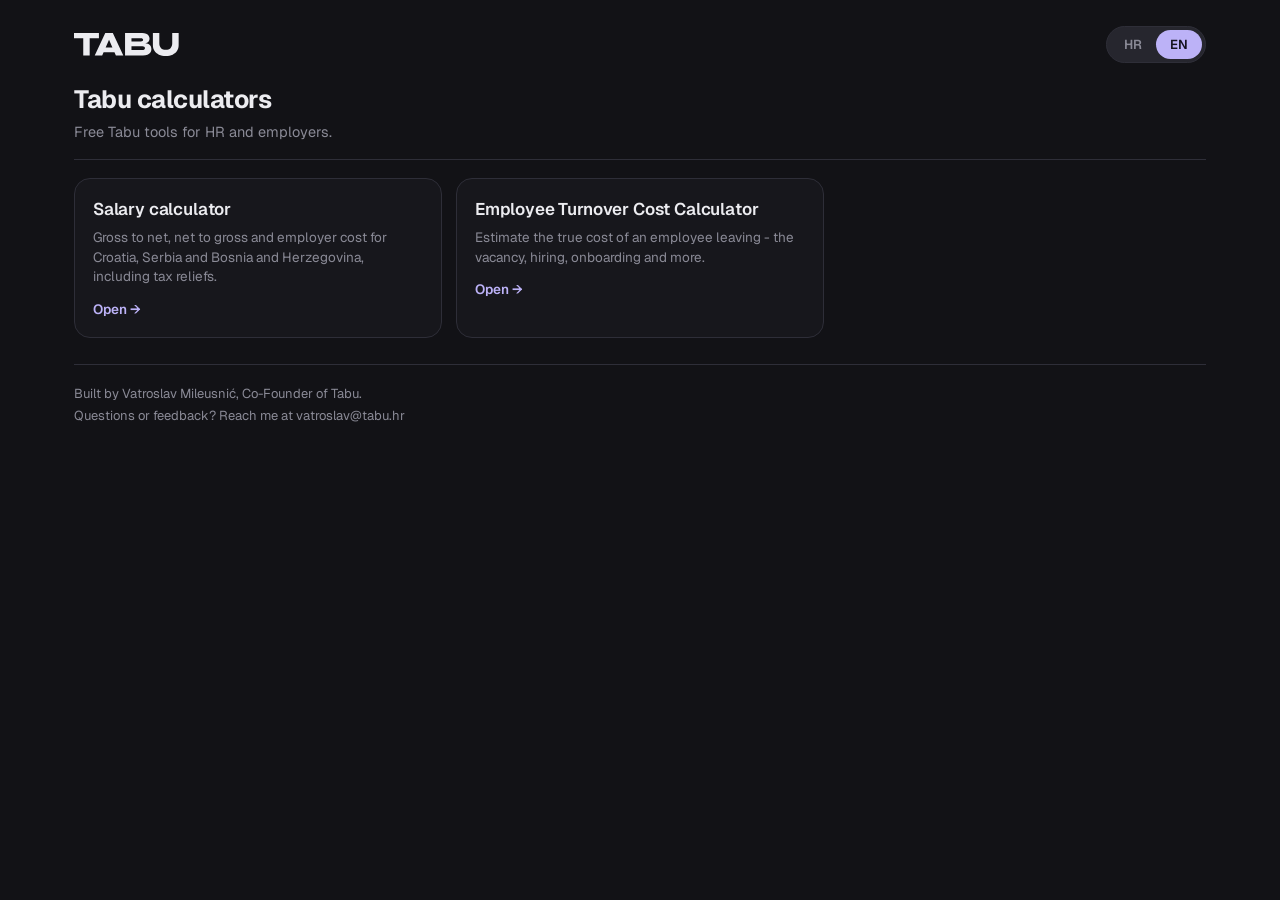
==== index.html @ 407c2a65 "Wording: "Srbiju, te Bosnu i Hercegovinu" Co-Authored-By: Claude Opus 5.5 <noreply@anthropic.com>" ====
<!DOCTYPE html>
<html lang="hr">
<head>
<meta charset="UTF-8">
<meta name="viewport" content="width=device-width, initial-scale=1.0">
<title>Tabu kalkulatori</title>
<meta name="description" content="Besplatni alati Tabua za HR i poslodavce: kalkulator plaće bruto-neto i kalkulator troška odlaska zaposlenika.">
<link rel="canonical" href="https://kalkulator.tabu.hr/">
<meta property="og:type" content="website">
<meta property="og:site_name" content="Tabu">
<meta property="og:url" content="https://kalkulator.tabu.hr/">
<meta property="og:title" content="Tabu kalkulatori">
<meta property="og:description" content="Besplatni alati Tabua za HR i poslodavce.">
<meta name="twitter:card" content="summary">
<link rel="icon" type="image/png" href="https://cdn.prod.website-files.com/6596bfc5feee70a92dbebd66/65b93e90533795492dddde50_Tabu%20Favicon%20(1).png">
<link rel="apple-touch-icon" href="https://cdn.prod.website-files.com/6596bfc5feee70a92dbebd66/65b93e972f8a8eb254344232_Tabu%20Favicon.png">
<script async src="https://plausible.io/js/pa-XqHFUt1YAuA5CX0Bw_nm7.js"></script>
<script>
  window.plausible=window.plausible||function(){(plausible.q=plausible.q||[]).push(arguments)},plausible.init=plausible.init||function(i){plausible.o=i||{}};
  plausible.init()
</script>
<link rel="preconnect" href="https://fonts.googleapis.com">
<link rel="preconnect" href="https://fonts.gstatic.com" crossorigin>
<link href="https://fonts.googleapis.com/css2?family=Geist:wght@400;500;600;700&family=Geist+Mono:wght@500;600&display=swap" rel="stylesheet">
<style>
  :root{
    /* Brand accents */
    --lavender:#BCB2F7;
    --lime:#E0FE90;
    --salmon:#FF9883;
    --ink:#15131F;
    /* Background - cool near-black ramp */
    --bg:#121216;
    --surface:#17171C;
    --surface-2:#26262E;
    /* Borders */
    --border:#2E2E38;
    --border-subtle:#1E1E25;
    /* Text */
    --text:#ECECF0;
    --muted:#8A8A96;
    --text-subtle:#6C6C78;
    /* Semantic (status) */
    --success:#54CE88;
    --radius:16px;
  }
  *{box-sizing:border-box;margin:0;padding:0}
  html{scroll-behavior:smooth}
  body{
    font-family:'Geist',system-ui,-apple-system,'Segoe UI',Arial,sans-serif;
    background:var(--bg);
    color:var(--text);
    line-height:1.5;
    -webkit-font-smoothing:antialiased;
    padding:0 0 36px;
  }
  .wrap{max-width:1180px;margin:0 auto;padding:0 24px}

  /* Header */
  header{
    display:flex;align-items:center;justify-content:space-between;gap:16px;
    padding:26px 0 10px;flex-wrap:wrap;
  }
  .brand{display:flex;align-items:center;gap:11px}
  .brand .logo{
    display:inline-flex;align-items:center;
    color:var(--text);text-decoration:none;transition:.15s;
  }
  .brand .logo:hover{color:var(--lavender)}
  .logo-svg{height:23px;width:auto;display:block}
  .lang-toggle{display:inline-flex;background:var(--surface-2);border:1px solid var(--border);border-radius:999px;padding:3px}
  .lang-toggle button{
    font-family:inherit;font-size:13px;font-weight:600;cursor:pointer;
    border:0;background:transparent;color:var(--muted);
    padding:6px 14px;border-radius:999px;transition:.15s;
  }
  .lang-toggle button.active{background:var(--lavender);color:var(--ink)}

  /* Hero */
  .hero{padding:12px 0 16px;border-bottom:1px solid var(--border);margin-bottom:18px}
  .hero h1{font-size:25px;font-weight:700;letter-spacing:-.02em;line-height:1.15}
  .hero p{color:var(--muted);margin-top:7px;font-size:14.5px;text-wrap:pretty}

  
  .tools{display:grid;grid-template-columns:repeat(auto-fill,minmax(300px,1fr));gap:14px;margin-top:6px}
  .tool{
    display:block;text-decoration:none;color:var(--text);
    background:var(--surface);border:1px solid var(--border);border-radius:var(--radius);
    padding:18px 18px 16px;transition:.15s;
  }
  .tool:hover{border-color:var(--lavender);background:var(--surface-2)}
  .tool h2{font-size:17px;font-weight:600;letter-spacing:-.01em}
  .tool p{color:var(--muted);font-size:13.5px;margin-top:6px;line-height:1.45}
  .tool .go{display:inline-block;margin-top:12px;color:var(--lavender);font-size:13.5px;font-weight:600}

  footer{
    margin-top:26px;padding-top:18px;border-top:1px solid var(--border);
    color:var(--muted);font-size:13px;line-height:1.7;
  }
</style>
</head>
<body>
<div class="wrap">
  <header>
    <div class="brand">
      <a class="logo" href="https://www.tabu.hr" target="_blank" rel="noopener" aria-label="Tabu">
        <svg class="logo-svg" viewBox="0 0 3277 720" fill="none" xmlns="http://www.w3.org/2000/svg" role="img" aria-label="Tabu">
          <path d="M289.493 165.865L4.84394e-05 165.865L6.29397e-05 0L780.314 6.82172e-05L780.314 165.865L490.822 165.865L490.822 701.634L289.493 701.634L289.493 165.865Z" fill="currentColor"/>
          <path d="M903.392 455.47L1290.26 455.47L1290.26 605.538L903.392 605.538L903.392 455.47ZM1544.22 701.634L1311.31 701.634L1096.83 210.622L882.338 701.634L649.428 701.634L978.397 2.87594e-05L1215.25 4.94661e-05L1544.22 701.634Z" fill="currentColor"/>
          <path d="M1598.04 0L2137.55 4.71654e-05C2184.92 5.13067e-05 2224.4 6.58195 2258.61 21.0622C2292.82 35.5425 2319.14 56.6047 2337.56 84.2488C2355.98 110.576 2365.2 142.17 2365.2 179.029C2365.2 214.571 2353.35 246.164 2330.98 271.176C2307.3 297.503 2274.4 314.616 2233.61 323.831C2292.82 326.464 2338.88 343.577 2371.78 376.487C2405.99 409.396 2423.09 454.153 2423.09 508.125C2423.09 548.933 2412.57 583.159 2391.51 612.12C2370.46 641.08 2340.19 663.459 2299.4 677.939C2259.93 693.736 2213.87 701.634 2159.92 701.634L1598.04 701.634L1598.04 0ZM2141.5 534.453C2166.5 534.453 2186.24 529.187 2199.4 518.656C2213.87 506.809 2220.45 492.329 2220.45 473.899C2220.45 454.153 2213.87 439.673 2199.4 429.142C2186.24 417.294 2166.5 412.029 2141.5 412.029L1799.37 412.029L1799.37 534.453L2141.5 534.453ZM2094.13 263.277C2115.18 263.277 2132.29 258.012 2145.44 248.797C2157.29 239.582 2163.87 226.418 2163.87 210.622C2163.87 196.142 2157.29 185.611 2145.44 177.712C2132.29 169.814 2115.18 165.865 2094.13 165.865L1799.37 165.865L1799.37 263.277L2094.13 263.277Z" fill="currentColor"/>
          <path d="M2873.8 719.947C2790.9 719.947 2719.85 706.783 2658 677.822C2597.47 650.178 2551.41 610.687 2518.52 558.031C2485.62 505.376 2469.83 456.785 2469.83 385.701L2469.83 0L2671.16 1.76007e-05L2671.16 322.838C2671.16 387.341 2689.58 437.363 2725.11 474.222C2761.95 509.764 2810.64 528.194 2873.8 528.194C2935.65 528.194 2985.65 509.764 3021.18 474.222C3056.71 437.363 3075.13 387.341 3075.13 322.838L3075.13 5.29172e-05L3276.46 7.05179e-05L3276.46 385.701C3276.46 456.786 3260.67 505.376 3227.77 558.031C3196.19 610.687 3148.82 650.178 3088.29 677.822C3027.76 706.783 2955.39 719.947 2873.8 719.947Z" fill="currentColor"/>
        </svg>
      </a>
    </div>
    <div class="lang-toggle" role="group" aria-label="Language">
      <button id="lang-hr" data-lang="hr" class="active">HR</button>
      <button id="lang-en" data-lang="en">EN</button>
    </div>
  </header>

  <div class="hero">
    <h1 data-i18n="title">Tabu kalkulatori</h1>
    <p data-i18n="subtitle">Besplatni alati Tabua za HR i poslodavce.</p>
  </div>

  <div class="tools">
    <a class="tool" data-href="/placa/" href="/placa/">
      <h2 data-i18n="placa_title">Kalkulator plaće</h2>
      <p data-i18n="placa_desc">Bruto u neto, neto u bruto i trošak poslodavca za Hrvatsku, Srbiju, te Bosnu i Hercegovinu, s poreznim olakšicama.</p>
      <span class="go" data-i18n="open">Otvori →</span>
    </a>
    <a class="tool" data-href="/turnover/" href="/turnover/">
      <h2 data-i18n="turnover_title">Kalkulator troška odlaska zaposlenika</h2>
      <p data-i18n="turnover_desc">Procijeni stvarni trošak odlaska zaposlenika - prazna pozicija, zapošljavanje, onboarding i ostalo.</p>
      <span class="go" data-i18n="open">Otvori →</span>
    </a>
  </div>

  <footer>
    <div data-i18n="footer_author">Izradio Vatroslav Mileusnić, suosnivač Tabua.</div>
    <div data-i18n="footer_contact">Pitanja ili povratne informacije? Piši mi na vatroslav@tabu.hr</div>
  </footer>
</div>

<script>
const I18N = {
  hr: {
    doc_title: 'Tabu kalkulatori',
    title: 'Tabu kalkulatori',
    subtitle: 'Besplatni alati Tabua za HR i poslodavce.',
    placa_title: 'Kalkulator plaće',
    placa_desc: 'Bruto u neto, neto u bruto i trošak poslodavca za Hrvatsku, Srbiju, te Bosnu i Hercegovinu, s poreznim olakšicama.',
    turnover_title: 'Kalkulator troška odlaska zaposlenika',
    turnover_desc: 'Procijeni stvarni trošak odlaska zaposlenika - prazna pozicija, zapošljavanje, onboarding i ostalo.',
    open: 'Otvori →',
    footer_author: 'Izradio Vatroslav Mileusnić, suosnivač Tabua.',
    footer_contact: 'Pitanja ili povratne informacije? Piši mi na vatroslav@tabu.hr',
  },
  en: {
    doc_title: 'Tabu calculators',
    title: 'Tabu calculators',
    subtitle: 'Free Tabu tools for HR and employers.',
    placa_title: 'Salary calculator',
    placa_desc: 'Gross to net, net to gross and employer cost for Croatia, Serbia and Bosnia and Herzegovina, including tax reliefs.',
    turnover_title: 'Employee Turnover Cost Calculator',
    turnover_desc: 'Estimate the true cost of an employee leaving - the vacancy, hiring, onboarding and more.',
    open: 'Open →',
    footer_author: 'Built by Vatroslav Mileusnić, Co-Founder of Tabu.',
    footer_contact: 'Questions or feedback? Reach me at vatroslav@tabu.hr',
  },
};

// Language: ?lang=hr|en, else browser language (Croatian, Serbian, Bosnian -> HR; Montenegro and anything else -> EN)
function initialLang(){
  const p = new URLSearchParams(location.search).get('lang');
  if(p==='hr' || p==='en') return p;
  const parts = (navigator.language||'').toLowerCase().split('-');
  return ['hr','sr','bs','sh'].includes(parts[0]) && !parts.includes('me') ? 'hr' : 'en';
}
let lang = initialLang();

function applyLang(){
  const t = I18N[lang];
  document.documentElement.lang = lang;
  document.title = t.doc_title;
  document.querySelectorAll('[data-i18n]').forEach(el => { el.textContent = t[el.dataset.i18n]; });
  // Links keep the chosen language only when it was picked explicitly
  const explicit = new URLSearchParams(location.search).get('lang');
  document.querySelectorAll('.tool').forEach(a => {
    a.href = a.dataset.href + (explicit ? '?lang=' + explicit : '');
  });
  document.getElementById('lang-en').classList.toggle('active', lang==='en');
  document.getElementById('lang-hr').classList.toggle('active', lang==='hr');
}

document.querySelectorAll('.lang-toggle button').forEach(b => {
  b.addEventListener('click', () => {
    lang = b.dataset.lang;
    const u = new URL(location.href); u.searchParams.set('lang', lang);
    history.replaceState(null, '', u);
    applyLang();
  });
});

applyLang();
</script>
</body>
</html>
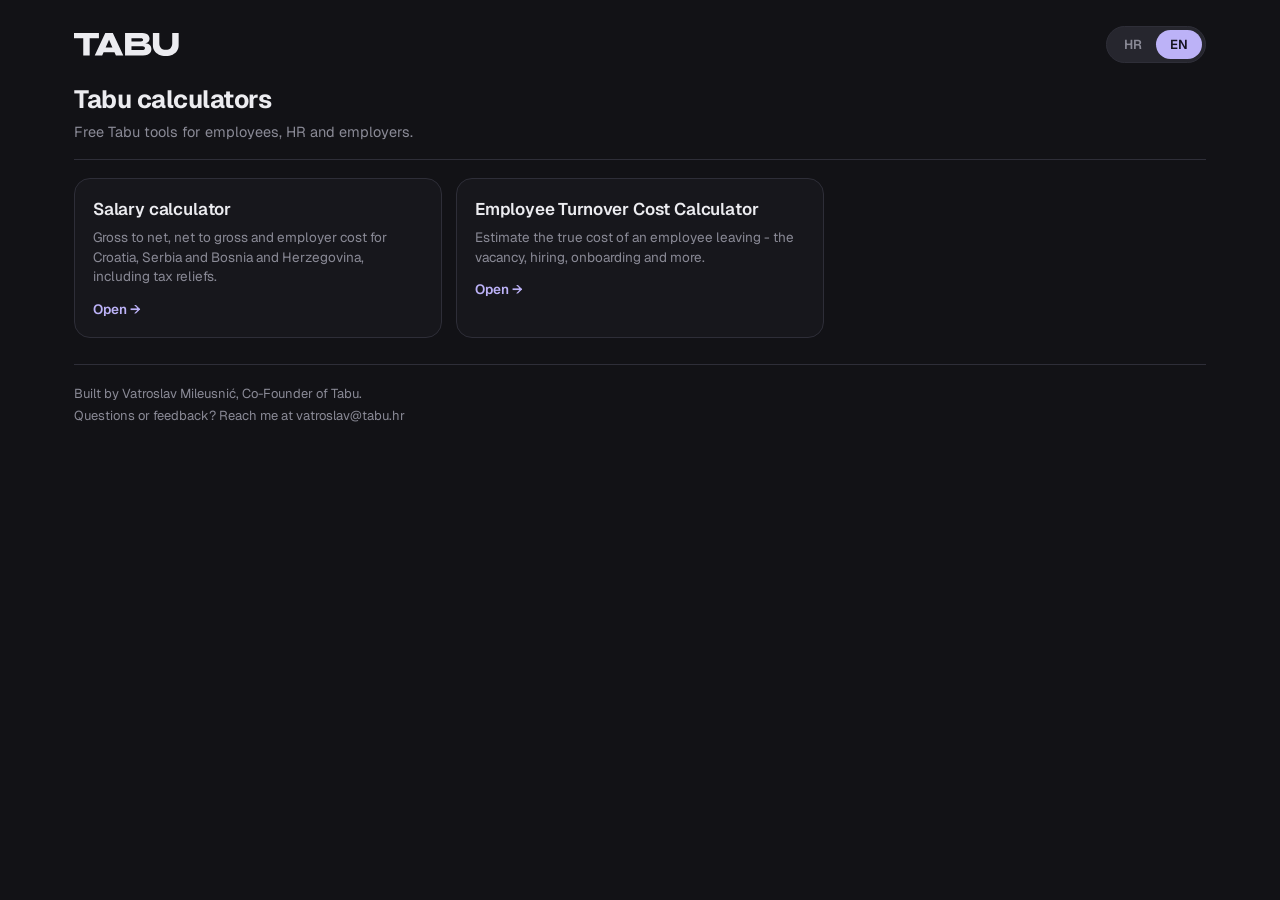
==== commit 9b3904f9: "Home page tagline includes employees Co-Authored-By: Claude Opus 5.5 <noreply@anthropic.com>" ====
--- a/index.html
+++ b/index.html
@@ -4,13 +4,13 @@
 <meta charset="UTF-8">
 <meta name="viewport" content="width=device-width, initial-scale=1.0">
 <title>Tabu kalkulatori</title>
-<meta name="description" content="Besplatni alati Tabua za HR i poslodavce: kalkulator plaće bruto-neto i kalkulator troška odlaska zaposlenika.">
+<meta name="description" content="Besplatni alati Tabua za radnike, HR i poslodavce: kalkulator plaće bruto-neto i kalkulator troška odlaska zaposlenika.">
 <link rel="canonical" href="https://kalkulator.tabu.hr/">
 <meta property="og:type" content="website">
 <meta property="og:site_name" content="Tabu">
 <meta property="og:url" content="https://kalkulator.tabu.hr/">
 <meta property="og:title" content="Tabu kalkulatori">
-<meta property="og:description" content="Besplatni alati Tabua za HR i poslodavce.">
+<meta property="og:description" content="Besplatni alati Tabua za radnike, HR i poslodavce.">
 <meta name="twitter:card" content="summary">
 <link rel="icon" type="image/png" href="https://cdn.prod.website-files.com/6596bfc5feee70a92dbebd66/65b93e90533795492dddde50_Tabu%20Favicon%20(1).png">
 <link rel="apple-touch-icon" href="https://cdn.prod.website-files.com/6596bfc5feee70a92dbebd66/65b93e972f8a8eb254344232_Tabu%20Favicon.png">
@@ -120,7 +120,7 @@
 
   <div class="hero">
     <h1 data-i18n="title">Tabu kalkulatori</h1>
-    <p data-i18n="subtitle">Besplatni alati Tabua za HR i poslodavce.</p>
+    <p data-i18n="subtitle">Besplatni alati Tabua za radnike, HR i poslodavce.</p>
   </div>
 
   <div class="tools">
@@ -147,7 +147,7 @@
   hr: {
     doc_title: 'Tabu kalkulatori',
     title: 'Tabu kalkulatori',
-    subtitle: 'Besplatni alati Tabua za HR i poslodavce.',
+    subtitle: 'Besplatni alati Tabua za radnike, HR i poslodavce.',
     placa_title: 'Kalkulator plaće',
     placa_desc: 'Bruto u neto, neto u bruto i trošak poslodavca za Hrvatsku, Srbiju, te Bosnu i Hercegovinu, s poreznim olakšicama.',
     turnover_title: 'Kalkulator troška odlaska zaposlenika',
@@ -159,7 +159,7 @@
   en: {
     doc_title: 'Tabu calculators',
     title: 'Tabu calculators',
-    subtitle: 'Free Tabu tools for HR and employers.',
+    subtitle: 'Free Tabu tools for employees, HR and employers.',
     placa_title: 'Salary calculator',
     placa_desc: 'Gross to net, net to gross and employer cost for Croatia, Serbia and Bosnia and Herzegovina, including tax reliefs.',
     turnover_title: 'Employee Turnover Cost Calculator',
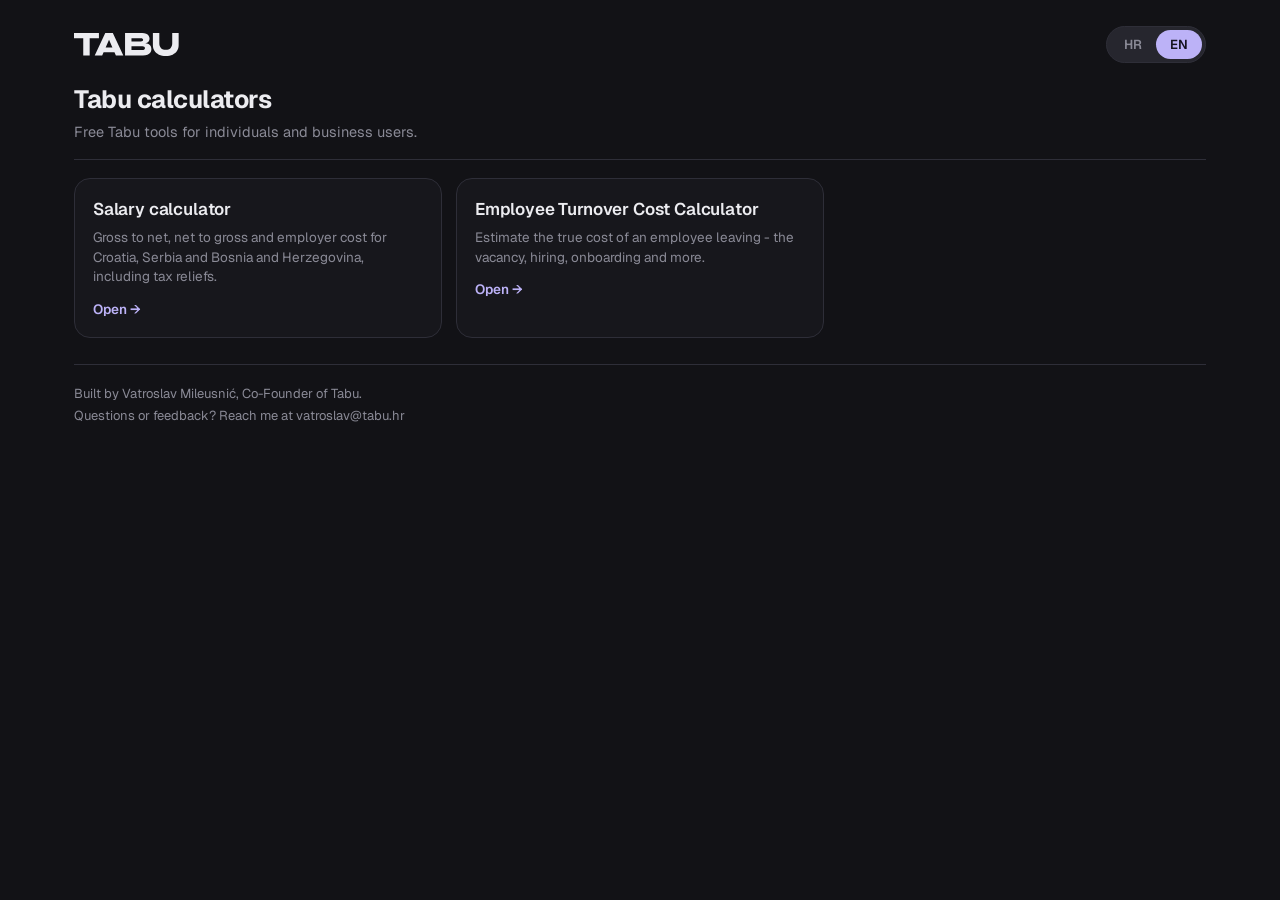
==== commit 882e94ea: "Home page tagline uses Tabu's audience names Co-Authored-By: Claude Opus 5.5 <noreply@anthropic.com>" ====
--- a/index.html
+++ b/index.html
@@ -4,13 +4,13 @@
 <meta charset="UTF-8">
 <meta name="viewport" content="width=device-width, initial-scale=1.0">
 <title>Tabu kalkulatori</title>
-<meta name="description" content="Besplatni alati Tabua za radnike, HR i poslodavce: kalkulator plaće bruto-neto i kalkulator troška odlaska zaposlenika.">
+<meta name="description" content="Besplatni alati Tabua za privatne i poslovne korisnike: kalkulator plaće bruto-neto i kalkulator troška odlaska zaposlenika.">
 <link rel="canonical" href="https://kalkulator.tabu.hr/">
 <meta property="og:type" content="website">
 <meta property="og:site_name" content="Tabu">
 <meta property="og:url" content="https://kalkulator.tabu.hr/">
 <meta property="og:title" content="Tabu kalkulatori">
-<meta property="og:description" content="Besplatni alati Tabua za radnike, HR i poslodavce.">
+<meta property="og:description" content="Besplatni alati Tabua za privatne i poslovne korisnike.">
 <meta name="twitter:card" content="summary">
 <link rel="icon" type="image/png" href="https://cdn.prod.website-files.com/6596bfc5feee70a92dbebd66/65b93e90533795492dddde50_Tabu%20Favicon%20(1).png">
 <link rel="apple-touch-icon" href="https://cdn.prod.website-files.com/6596bfc5feee70a92dbebd66/65b93e972f8a8eb254344232_Tabu%20Favicon.png">
@@ -120,7 +120,7 @@
 
   <div class="hero">
     <h1 data-i18n="title">Tabu kalkulatori</h1>
-    <p data-i18n="subtitle">Besplatni alati Tabua za radnike, HR i poslodavce.</p>
+    <p data-i18n="subtitle">Besplatni alati Tabua za privatne i poslovne korisnike.</p>
   </div>
 
   <div class="tools">
@@ -147,7 +147,7 @@
   hr: {
     doc_title: 'Tabu kalkulatori',
     title: 'Tabu kalkulatori',
-    subtitle: 'Besplatni alati Tabua za radnike, HR i poslodavce.',
+    subtitle: 'Besplatni alati Tabua za privatne i poslovne korisnike.',
     placa_title: 'Kalkulator plaće',
     placa_desc: 'Bruto u neto, neto u bruto i trošak poslodavca za Hrvatsku, Srbiju, te Bosnu i Hercegovinu, s poreznim olakšicama.',
     turnover_title: 'Kalkulator troška odlaska zaposlenika',
@@ -159,7 +159,7 @@
   en: {
     doc_title: 'Tabu calculators',
     title: 'Tabu calculators',
-    subtitle: 'Free Tabu tools for employees, HR and employers.',
+    subtitle: 'Free Tabu tools for individuals and business users.',
     placa_title: 'Salary calculator',
     placa_desc: 'Gross to net, net to gross and employer cost for Croatia, Serbia and Bosnia and Herzegovina, including tax reliefs.',
     turnover_title: 'Employee Turnover Cost Calculator',
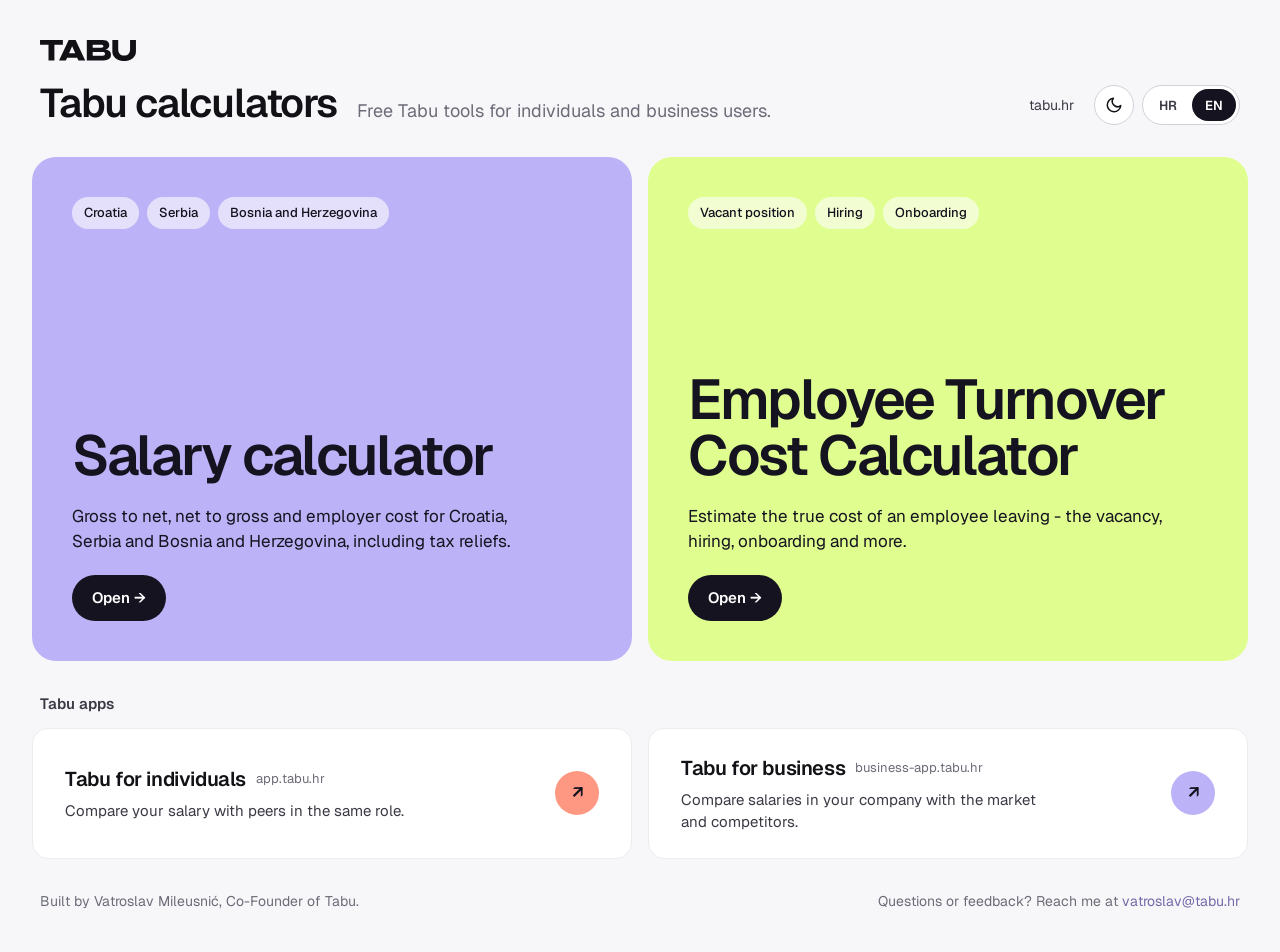
==== commit d1e37f46: "Redesign all pages: light theme with dark toggle, shared styles - Shared design tokens and component" ====
--- a/index.html
+++ b/index.html
@@ -14,6 +14,7 @@
 <meta name="twitter:card" content="summary">
 <link rel="icon" type="image/png" href="https://cdn.prod.website-files.com/6596bfc5feee70a92dbebd66/65b93e90533795492dddde50_Tabu%20Favicon%20(1).png">
 <link rel="apple-touch-icon" href="https://cdn.prod.website-files.com/6596bfc5feee70a92dbebd66/65b93e972f8a8eb254344232_Tabu%20Favicon.png">
+<script>(function(){var t;try{t=localStorage.getItem('tabu-theme')}catch(e){}if(t!=='light'&&t!=='dark')t=matchMedia('(prefers-color-scheme: dark)').matches?'dark':'light';document.documentElement.dataset.theme=t})()</script>
 <script async src="https://plausible.io/js/pa-XqHFUt1YAuA5CX0Bw_nm7.js"></script>
 <script>
   window.plausible=window.plausible||function(){(plausible.q=plausible.q||[]).push(arguments)},plausible.init=plausible.init||function(i){plausible.o=i||{}};
@@ -21,127 +22,143 @@
 </script>
 <link rel="preconnect" href="https://fonts.googleapis.com">
 <link rel="preconnect" href="https://fonts.gstatic.com" crossorigin>
-<link href="https://fonts.googleapis.com/css2?family=Geist:wght@400;500;600;700&family=Geist+Mono:wght@500;600&display=swap" rel="stylesheet">
+<link href="https://fonts.googleapis.com/css2?family=Geist:wght@400;500;600&display=swap" rel="stylesheet">
+<link rel="stylesheet" href="/assets/tabu.css">
 <style>
-  :root{
-    /* Brand accents */
-    --lavender:#BCB2F7;
-    --lime:#E0FE90;
-    --salmon:#FF9883;
-    --ink:#15131F;
-    /* Background - cool near-black ramp */
-    --bg:#121216;
-    --surface:#17171C;
-    --surface-2:#26262E;
-    /* Borders */
-    --border:#2E2E38;
-    --border-subtle:#1E1E25;
-    /* Text */
-    --text:#ECECF0;
-    --muted:#8A8A96;
-    --text-subtle:#6C6C78;
-    /* Semantic (status) */
-    --success:#54CE88;
-    --radius:16px;
-  }
-  *{box-sizing:border-box;margin:0;padding:0}
-  html{scroll-behavior:smooth}
-  body{
-    font-family:'Geist',system-ui,-apple-system,'Segoe UI',Arial,sans-serif;
-    background:var(--bg);
-    color:var(--text);
-    line-height:1.5;
-    -webkit-font-smoothing:antialiased;
-    padding:0 0 36px;
-  }
-  .wrap{max-width:1180px;margin:0 auto;padding:0 24px}
-
-  /* Header */
-  header{
-    display:flex;align-items:center;justify-content:space-between;gap:16px;
-    padding:26px 0 10px;flex-wrap:wrap;
-  }
-  .brand{display:flex;align-items:center;gap:11px}
-  .brand .logo{
-    display:inline-flex;align-items:center;
-    color:var(--text);text-decoration:none;transition:.15s;
-  }
-  .brand .logo:hover{color:var(--lavender)}
-  .logo-svg{height:23px;width:auto;display:block}
-  .lang-toggle{display:inline-flex;background:var(--surface-2);border:1px solid var(--border);border-radius:999px;padding:3px}
-  .lang-toggle button{
-    font-family:inherit;font-size:13px;font-weight:600;cursor:pointer;
-    border:0;background:transparent;color:var(--muted);
-    padding:6px 14px;border-radius:999px;transition:.15s;
-  }
-  .lang-toggle button.active{background:var(--lavender);color:var(--ink)}
-
-  /* Hero */
-  .hero{padding:12px 0 16px;border-bottom:1px solid var(--border);margin-bottom:18px}
-  .hero h1{font-size:25px;font-weight:700;letter-spacing:-.02em;line-height:1.15}
-  .hero p{color:var(--muted);margin-top:7px;font-size:14.5px;text-wrap:pretty}
-
-  
-  .tools{display:grid;grid-template-columns:repeat(auto-fill,minmax(300px,1fr));gap:14px;margin-top:6px}
+  .page--home{max-width:1440px;gap:32px;padding:clamp(16px,3vw,32px)}
+  .home-header{display:flex;flex-wrap:wrap;align-items:flex-end;justify-content:space-between;gap:20px 24px;padding:8px 8px 0}
+  .home-header__left{display:flex;flex-direction:column;gap:20px;min-width:0}
+  .home-header__title{display:flex;align-items:baseline;gap:8px 20px;flex-wrap:wrap}
+  .home-header__title h1{font-size:clamp(28px,4vw,40px);line-height:1.1;font-weight:600;letter-spacing:-.03em;text-wrap:balance}
+  .home-header__title p{font-size:clamp(15px,1.6vw,18px);line-height:1.5;color:var(--text-muted)}
+  .home-header__right{display:flex;align-items:center;gap:20px}
+  .home-header__right .site-link{font-size:14px;color:var(--text-secondary);text-decoration:none}
+  .home-header__right .site-link:hover{color:var(--text)}
+  .home-header__right .lang-toggle{margin-left:-12px}
+
+  .tools{display:grid;grid-template-columns:repeat(auto-fit,minmax(min(100%,440px),1fr));gap:16px}
   .tool{
-    display:block;text-decoration:none;color:var(--text);
-    background:var(--surface);border:1px solid var(--border);border-radius:var(--radius);
-    padding:18px 18px 16px;transition:.15s;
-  }
-  .tool:hover{border-color:var(--lavender);background:var(--surface-2)}
-  .tool h2{font-size:17px;font-weight:600;letter-spacing:-.01em}
-  .tool p{color:var(--muted);font-size:13.5px;margin-top:6px;line-height:1.45}
-  .tool .go{display:inline-block;margin-top:12px;color:var(--lavender);font-size:13.5px;font-weight:600}
-
-  footer{
-    margin-top:26px;padding-top:18px;border-top:1px solid var(--border);
-    color:var(--muted);font-size:13px;line-height:1.7;
-  }
+    display:flex;flex-direction:column;gap:20px;min-height:clamp(380px,56vh,560px);
+    padding:clamp(28px,3.4vw,40px);border-radius:24px;color:var(--ink);text-decoration:none;
+    transition:transform .2s;
+  }
+  .tool:hover{transform:translateY(-4px)}
+  .tool--placa{background:var(--primary)}
+  .tool--turnover{background:var(--lime)}
+  .tool__tags{display:flex;gap:8px;flex-wrap:wrap}
+  .tool__tags span{padding:6px 12px;border-radius:999px;background:rgba(255,255,255,.6);font-size:13px;font-weight:500}
+  .tool h2{margin-top:auto;font-size:clamp(38px,4.6vw,56px);line-height:1;font-weight:600;letter-spacing:-.035em;text-wrap:balance}
+  .tool p{font-size:17px;line-height:1.5;max-width:480px;text-wrap:pretty}
+  .tool .go{
+    align-self:flex-start;display:flex;align-items:center;gap:10px;min-height:44px;
+    padding:12px 20px;border-radius:999px;background:var(--ink);color:#fff;font-size:15px;font-weight:600;
+  }
+
+  .apps{display:flex;flex-direction:column;gap:12px}
+  .apps h2{padding:0 8px;font-size:15px;font-weight:600;color:var(--text-secondary)}
+  .apps__grid{display:grid;grid-template-columns:repeat(auto-fit,minmax(min(100%,440px),1fr));gap:16px}
+  .app{
+    display:flex;align-items:center;justify-content:space-between;gap:20px;
+    padding:24px clamp(20px,2.6vw,32px);border-radius:16px;
+    background:var(--bg-elevated);border:1px solid var(--border-subtle);color:var(--text);text-decoration:none;
+    transition:border-color .15s;
+  }
+  .app:hover{border-color:var(--border-strong)}
+  .app__text{display:flex;flex-direction:column;gap:6px;min-width:0}
+  .app__title{display:flex;align-items:center;gap:10px;flex-wrap:wrap}
+  .app__title strong{font-size:20px;font-weight:600;letter-spacing:-.02em}
+  .app__title small{font-size:13px;color:var(--text-muted)}
+  .app__desc{font-size:15px;line-height:1.5;color:var(--text-secondary);text-wrap:pretty}
+  .app__arrow{
+    flex:none;width:44px;height:44px;border-radius:999px;color:var(--ink);
+    display:flex;align-items:center;justify-content:center;font-size:18px;font-weight:600;
+  }
+  .app--private .app__arrow{background:var(--salmon)}
+  .app--business .app__arrow{background:var(--primary)}
+
+  .page--home .site-footer{border-top:0;padding:0 8px 8px}
 </style>
 </head>
 <body>
-<div class="wrap">
-  <header>
-    <div class="brand">
-      <a class="logo" href="https://www.tabu.hr" target="_blank" rel="noopener" aria-label="Tabu">
-        <svg class="logo-svg" viewBox="0 0 3277 720" fill="none" xmlns="http://www.w3.org/2000/svg" role="img" aria-label="Tabu">
+<div class="page page--home">
+  <header class="home-header">
+    <div class="home-header__left">
+      <a class="logo" href="https://www.tabu.hr" aria-label="Tabu">
+        <svg viewBox="0 0 3277 720" fill="none" xmlns="http://www.w3.org/2000/svg" role="img" aria-label="Tabu">
           <path d="M289.493 165.865L4.84394e-05 165.865L6.29397e-05 0L780.314 6.82172e-05L780.314 165.865L490.822 165.865L490.822 701.634L289.493 701.634L289.493 165.865Z" fill="currentColor"/>
           <path d="M903.392 455.47L1290.26 455.47L1290.26 605.538L903.392 605.538L903.392 455.47ZM1544.22 701.634L1311.31 701.634L1096.83 210.622L882.338 701.634L649.428 701.634L978.397 2.87594e-05L1215.25 4.94661e-05L1544.22 701.634Z" fill="currentColor"/>
           <path d="M1598.04 0L2137.55 4.71654e-05C2184.92 5.13067e-05 2224.4 6.58195 2258.61 21.0622C2292.82 35.5425 2319.14 56.6047 2337.56 84.2488C2355.98 110.576 2365.2 142.17 2365.2 179.029C2365.2 214.571 2353.35 246.164 2330.98 271.176C2307.3 297.503 2274.4 314.616 2233.61 323.831C2292.82 326.464 2338.88 343.577 2371.78 376.487C2405.99 409.396 2423.09 454.153 2423.09 508.125C2423.09 548.933 2412.57 583.159 2391.51 612.12C2370.46 641.08 2340.19 663.459 2299.4 677.939C2259.93 693.736 2213.87 701.634 2159.92 701.634L1598.04 701.634L1598.04 0ZM2141.5 534.453C2166.5 534.453 2186.24 529.187 2199.4 518.656C2213.87 506.809 2220.45 492.329 2220.45 473.899C2220.45 454.153 2213.87 439.673 2199.4 429.142C2186.24 417.294 2166.5 412.029 2141.5 412.029L1799.37 412.029L1799.37 534.453L2141.5 534.453ZM2094.13 263.277C2115.18 263.277 2132.29 258.012 2145.44 248.797C2157.29 239.582 2163.87 226.418 2163.87 210.622C2163.87 196.142 2157.29 185.611 2145.44 177.712C2132.29 169.814 2115.18 165.865 2094.13 165.865L1799.37 165.865L1799.37 263.277L2094.13 263.277Z" fill="currentColor"/>
           <path d="M2873.8 719.947C2790.9 719.947 2719.85 706.783 2658 677.822C2597.47 650.178 2551.41 610.687 2518.52 558.031C2485.62 505.376 2469.83 456.785 2469.83 385.701L2469.83 0L2671.16 1.76007e-05L2671.16 322.838C2671.16 387.341 2689.58 437.363 2725.11 474.222C2761.95 509.764 2810.64 528.194 2873.8 528.194C2935.65 528.194 2985.65 509.764 3021.18 474.222C3056.71 437.363 3075.13 387.341 3075.13 322.838L3075.13 5.29172e-05L3276.46 7.05179e-05L3276.46 385.701C3276.46 456.786 3260.67 505.376 3227.77 558.031C3196.19 610.687 3148.82 650.178 3088.29 677.822C3027.76 706.783 2955.39 719.947 2873.8 719.947Z" fill="currentColor"/>
         </svg>
       </a>
+      <div class="home-header__title">
+        <h1 data-i18n="title">Tabu kalkulatori</h1>
+        <p data-i18n="subtitle">Besplatni alati Tabua za privatne i poslovne korisnike.</p>
+      </div>
     </div>
-    <div class="lang-toggle" role="group" aria-label="Language">
-      <button id="lang-hr" data-lang="hr" class="active">HR</button>
-      <button id="lang-en" data-lang="en">EN</button>
+    <div class="home-header__right">
+      <a class="site-link" href="https://www.tabu.hr">tabu.hr</a>
+      <button class="theme-toggle" type="button">
+        <svg class="icon-moon" viewBox="0 0 24 24" aria-hidden="true"><path d="M21 12.8A9 9 0 1 1 11.2 3a7 7 0 0 0 9.8 9.8z"/></svg>
+        <svg class="icon-sun" viewBox="0 0 24 24" aria-hidden="true"><circle cx="12" cy="12" r="4"/><path d="M12 2v2M12 20v2M4.9 4.9l1.4 1.4M17.7 17.7l1.4 1.4M2 12h2M20 12h2M4.9 19.1l1.4-1.4M17.7 6.3l1.4-1.4"/></svg>
+      </button>
+      <div class="lang-toggle" role="group" aria-label="Language">
+        <button id="lang-hr" type="button" data-lang="hr" aria-pressed="true">HR</button>
+        <button id="lang-en" type="button" data-lang="en" aria-pressed="false">EN</button>
+      </div>
     </div>
   </header>
 
-  <div class="hero">
-    <h1 data-i18n="title">Tabu kalkulatori</h1>
-    <p data-i18n="subtitle">Besplatni alati Tabua za privatne i poslovne korisnike.</p>
-  </div>
-
-  <div class="tools">
-    <a class="tool" data-href="/placa/" href="/placa/">
+  <main class="tools">
+    <a class="tool tool--placa" data-href="/placa/" href="/placa/">
+      <div class="tool__tags">
+        <span data-i18n="placa_tag1">Hrvatska</span>
+        <span data-i18n="placa_tag2">Srbija</span>
+        <span data-i18n="placa_tag3">Bosna i Hercegovina</span>
+      </div>
       <h2 data-i18n="placa_title">Kalkulator plaće</h2>
       <p data-i18n="placa_desc">Bruto u neto, neto u bruto i trošak poslodavca za Hrvatsku, Srbiju, te Bosnu i Hercegovinu, s poreznim olakšicama.</p>
       <span class="go" data-i18n="open">Otvori →</span>
     </a>
-    <a class="tool" data-href="/turnover/" href="/turnover/">
+    <a class="tool tool--turnover" data-href="/turnover/" href="/turnover/">
+      <div class="tool__tags">
+        <span data-i18n="turnover_tag1">Prazna pozicija</span>
+        <span data-i18n="turnover_tag2">Zapošljavanje</span>
+        <span data-i18n="turnover_tag3">Onboarding</span>
+      </div>
       <h2 data-i18n="turnover_title">Kalkulator troška odlaska zaposlenika</h2>
       <p data-i18n="turnover_desc">Procijeni stvarni trošak odlaska zaposlenika - prazna pozicija, zapošljavanje, onboarding i ostalo.</p>
       <span class="go" data-i18n="open">Otvori →</span>
     </a>
-  </div>
-
-  <footer>
-    <div data-i18n="footer_author">Izradio Vatroslav Mileusnić, suosnivač Tabua.</div>
-    <div data-i18n="footer_contact">Pitanja ili povratne informacije? Piši mi na vatroslav@tabu.hr</div>
+  </main>
+
+  <section class="apps">
+    <h2 data-i18n="apps_title">Tabu aplikacije</h2>
+    <div class="apps__grid">
+      <a class="app app--private" href="https://app.tabu.hr">
+        <span class="app__text">
+          <span class="app__title"><strong data-i18n="app_private_title">Tabu za privatne korisnike</strong><small>app.tabu.hr</small></span>
+          <span class="app__desc" data-i18n="app_private_desc">Usporedi svoju plaću s kolegama na istoj poziciji.</span>
+        </span>
+        <span class="app__arrow" aria-hidden="true">↗</span>
+      </a>
+      <a class="app app--business" href="https://business-app.tabu.hr">
+        <span class="app__text">
+          <span class="app__title"><strong data-i18n="app_business_title">Tabu za poslovne korisnike</strong><small>business-app.tabu.hr</small></span>
+          <span class="app__desc" data-i18n="app_business_desc">Usporedi plaće u svojoj tvrtki s tržištem i konkurencijom.</span>
+        </span>
+        <span class="app__arrow" aria-hidden="true">↗</span>
+      </a>
+    </div>
+  </section>
+
+  <footer class="site-footer">
+    <span data-i18n="footer_author">Izradio Vatroslav Mileusnić, suosnivač Tabua.</span>
+    <span><span data-i18n="footer_contact">Pitanja ili povratne informacije? Piši mi na</span> <a href="mailto:vatroslav@tabu.hr">vatroslav@tabu.hr</a></span>
   </footer>
 </div>
 
+<script src="/assets/theme.js"></script>
 <script>
 const I18N = {
   hr: {
@@ -150,11 +167,18 @@
     subtitle: 'Besplatni alati Tabua za privatne i poslovne korisnike.',
     placa_title: 'Kalkulator plaće',
     placa_desc: 'Bruto u neto, neto u bruto i trošak poslodavca za Hrvatsku, Srbiju, te Bosnu i Hercegovinu, s poreznim olakšicama.',
+    placa_tag1: 'Hrvatska', placa_tag2: 'Srbija', placa_tag3: 'Bosna i Hercegovina',
     turnover_title: 'Kalkulator troška odlaska zaposlenika',
     turnover_desc: 'Procijeni stvarni trošak odlaska zaposlenika - prazna pozicija, zapošljavanje, onboarding i ostalo.',
+    turnover_tag1: 'Prazna pozicija', turnover_tag2: 'Zapošljavanje', turnover_tag3: 'Onboarding',
     open: 'Otvori →',
+    apps_title: 'Tabu aplikacije',
+    app_private_title: 'Tabu za privatne korisnike',
+    app_private_desc: 'Usporedi svoju plaću s kolegama na istoj poziciji.',
+    app_business_title: 'Tabu za poslovne korisnike',
+    app_business_desc: 'Usporedi plaće u svojoj tvrtki s tržištem i konkurencijom.',
     footer_author: 'Izradio Vatroslav Mileusnić, suosnivač Tabua.',
-    footer_contact: 'Pitanja ili povratne informacije? Piši mi na vatroslav@tabu.hr',
+    footer_contact: 'Pitanja ili povratne informacije? Piši mi na',
   },
   en: {
     doc_title: 'Tabu calculators',
@@ -162,11 +186,18 @@
     subtitle: 'Free Tabu tools for individuals and business users.',
     placa_title: 'Salary calculator',
     placa_desc: 'Gross to net, net to gross and employer cost for Croatia, Serbia and Bosnia and Herzegovina, including tax reliefs.',
+    placa_tag1: 'Croatia', placa_tag2: 'Serbia', placa_tag3: 'Bosnia and Herzegovina',
     turnover_title: 'Employee Turnover Cost Calculator',
     turnover_desc: 'Estimate the true cost of an employee leaving - the vacancy, hiring, onboarding and more.',
+    turnover_tag1: 'Vacant position', turnover_tag2: 'Hiring', turnover_tag3: 'Onboarding',
     open: 'Open →',
+    apps_title: 'Tabu apps',
+    app_private_title: 'Tabu for individuals',
+    app_private_desc: 'Compare your salary with peers in the same role.',
+    app_business_title: 'Tabu for business',
+    app_business_desc: 'Compare salaries in your company with the market and competitors.',
     footer_author: 'Built by Vatroslav Mileusnić, Co-Founder of Tabu.',
-    footer_contact: 'Questions or feedback? Reach me at vatroslav@tabu.hr',
+    footer_contact: 'Questions or feedback? Reach me at',
   },
 };
 
@@ -189,8 +220,9 @@
   document.querySelectorAll('.tool').forEach(a => {
     a.href = a.dataset.href + (explicit ? '?lang=' + explicit : '');
   });
-  document.getElementById('lang-en').classList.toggle('active', lang==='en');
-  document.getElementById('lang-hr').classList.toggle('active', lang==='hr');
+  document.getElementById('lang-en').setAttribute('aria-pressed', String(lang==='en'));
+  document.getElementById('lang-hr').setAttribute('aria-pressed', String(lang==='hr'));
+  window.tabuTheme.apply();
 }
 
 document.querySelectorAll('.lang-toggle button').forEach(b => {
--- a/assets/tabu.css
+++ b/assets/tabu.css
@@ -0,0 +1,266 @@
+/* Shared design tokens and components for kalkulator.tabu.hr */
+
+:root{
+  --bg:#F7F7FA;
+  --bg-elevated:#FFFFFF;
+  --bg-subtle:#ECECF0;
+  --text:#121216;
+  --text-secondary:#3A3A45;
+  --text-muted:#6C6C78;
+  --text-subtle:#8A8A96;
+  --border:#D1D1D8;
+  --border-strong:#B6B6C0;
+  --border-subtle:#ECECF0;
+  --primary:#BCB2F7;
+  --primary-strong:#7469A9;
+  --lime:#E0FE90;
+  --salmon:#FF9883;
+  --ink:#15131F;
+  --link:#7469A9;
+  --inv-bg:#15131F;
+  --inv-fg:#FFFFFF;
+  --error:#CF3951;
+  --font:"Geist","Inter",-apple-system,BlinkMacSystemFont,"Segoe UI",sans-serif;
+}
+[data-theme="dark"]{
+  color-scheme:dark;
+  --bg:#121216;
+  --bg-elevated:#17171C;
+  --bg-subtle:#26262E;
+  --text:#ECECF0;
+  --text-secondary:#B6B6C0;
+  --text-muted:#8A8A96;
+  --text-subtle:#6C6C78;
+  --border:#2E2E38;
+  --border-strong:#3A3A45;
+  --border-subtle:#1E1E25;
+  --primary-strong:#BCB2F7;
+  --link:#BCB2F7;
+  --inv-bg:#BCB2F7;
+  --inv-fg:#15131F;
+  --error:#F27A8C;
+}
+
+*{box-sizing:border-box;margin:0;padding:0}
+html{scroll-behavior:smooth}
+body{
+  font-family:var(--font);
+  background:var(--bg);
+  color:var(--text);
+  line-height:1.5;
+  -webkit-font-smoothing:antialiased;
+}
+a{color:var(--link)}
+button,input,select{font-family:inherit;color:inherit}
+button{cursor:pointer}
+:focus-visible{outline:2px solid var(--primary-strong);outline-offset:2px}
+.num,.amount{font-variant-numeric:tabular-nums}
+
+/* Page frame */
+.page{
+  display:flex;flex-direction:column;gap:28px;
+  max-width:1280px;margin:0 auto;
+  padding:clamp(20px,3vw,32px) clamp(16px,3vw,40px) 40px;
+}
+
+/* Header */
+.site-header{display:flex;align-items:center;justify-content:space-between;gap:16px;flex-wrap:wrap}
+.site-header__left{display:flex;align-items:center;gap:24px;flex-wrap:wrap}
+.site-header__right{display:flex;align-items:center;gap:8px;margin-left:auto}
+.logo{display:flex;color:var(--text)}
+.logo svg{width:96px;height:auto;display:block}
+.back{font-size:14px;color:var(--text-secondary);text-decoration:none}
+.back:hover{color:var(--text)}
+@media (max-width:600px){.logo svg{width:80px}}
+
+.theme-toggle{
+  flex:none;width:40px;height:40px;padding:0;border-radius:999px;
+  border:1px solid var(--border);background:var(--bg-elevated);color:var(--text);
+  display:flex;align-items:center;justify-content:center;
+}
+.theme-toggle svg{width:18px;height:18px;fill:none;stroke:currentColor;stroke-width:2;stroke-linecap:round;stroke-linejoin:round}
+.theme-toggle .icon-sun{display:none}
+[data-theme="dark"] .theme-toggle .icon-sun{display:block}
+[data-theme="dark"] .theme-toggle .icon-moon{display:none}
+
+.lang-toggle{display:flex;gap:2px;padding:3px;border:1px solid var(--border);border-radius:999px;background:var(--bg-elevated)}
+.lang-toggle button{
+  border:0;min-width:44px;height:32px;padding:0 12px;border-radius:999px;
+  font-size:13px;font-weight:600;background:transparent;color:var(--text-secondary);
+}
+.lang-toggle button[aria-pressed="true"]{background:var(--inv-bg);color:var(--inv-fg)}
+
+/* Title block */
+.intro{display:flex;flex-direction:column;gap:8px;max-width:820px}
+.intro h1{font-size:clamp(28px,4vw,40px);line-height:1.1;font-weight:600;letter-spacing:-.03em;text-wrap:balance}
+.intro p{font-size:clamp(15px,1.6vw,17px);line-height:1.5;color:var(--text-muted);text-wrap:pretty}
+
+/* Cards */
+.card{
+  background:var(--bg-elevated);border:1px solid var(--border-subtle);border-radius:16px;
+  padding:clamp(18px,2vw,24px) clamp(16px,2.4vw,28px);
+}
+.card h2{font-size:18px;font-weight:600;letter-spacing:-.01em}
+.card-head{display:flex;align-items:center;justify-content:space-between;gap:12px 16px;flex-wrap:wrap}
+
+/* Field rows */
+.fields{display:grid;grid-template-columns:repeat(auto-fit,minmax(min(100%,300px),1fr));column-gap:32px}
+.field{
+  display:flex;align-items:center;justify-content:space-between;gap:16px;
+  padding:12px 0;border-top:1px solid var(--border-subtle);
+}
+.field label,.field .label{display:flex;flex-direction:column;gap:2px;min-width:0;font-size:15px;line-height:1.35;font-weight:500;text-wrap:pretty}
+.field .sub{font-size:13px;line-height:1.45;font-weight:400;color:var(--text-muted)}
+.field label{flex:1 1 auto}
+.field--wide{flex-direction:column;align-items:stretch;gap:8px}
+.field--wide .sel{width:100%}
+.field--wide .sel select{width:100%;max-width:none}
+
+/* Number input with a trailing unit */
+.num{
+  flex:none;display:flex;align-items:center;gap:8px;
+  width:112px;height:44px;padding:0 14px;border-radius:8px;background:var(--bg-subtle);
+}
+.num--money{width:128px}
+.num input{
+  flex:1;min-width:0;width:100%;border:0;background:transparent;text-align:right;
+  font-size:15px;font-weight:600;font-variant-numeric:tabular-nums;
+  -moz-appearance:textfield;appearance:textfield;
+}
+.num input::-webkit-outer-spin-button,.num input::-webkit-inner-spin-button{-webkit-appearance:none;margin:0}
+.num input:focus{outline:none}
+.num:focus-within{outline:2px solid var(--primary-strong)}
+.num .unit{flex:none;font-size:15px;font-weight:500;color:var(--text-muted)}
+.num input::placeholder{color:var(--text-subtle)}
+
+/* Select */
+.sel{position:relative;flex:none;display:flex;max-width:100%}
+.sel select{
+  appearance:none;-webkit-appearance:none;width:auto;min-width:160px;max-width:min(100%,280px);height:44px;
+  padding:0 34px 0 14px;border:0;border-radius:8px;background:var(--bg-subtle);
+  font-size:15px;font-weight:500;text-overflow:ellipsis;cursor:pointer;
+}
+.sel::after{
+  content:"\25BE";position:absolute;right:14px;top:50%;transform:translateY(-50%);
+  font-size:12px;color:var(--text-muted);pointer-events:none;
+}
+.sel select:focus{outline:2px solid var(--primary-strong)}
+
+/* Switch */
+.switch{
+  appearance:none;-webkit-appearance:none;flex:none;position:relative;
+  width:36px;height:20px;border-radius:999px;background:var(--border-strong);cursor:pointer;transition:background .15s;
+}
+.switch::before{
+  content:"";position:absolute;top:2px;left:2px;width:16px;height:16px;border-radius:50%;
+  background:#fff;transition:transform .15s;
+}
+.switch:checked{background:var(--primary)}
+.switch:checked::before{transform:translateX(16px);background:var(--ink)}
+
+/* Segmented control */
+.seg{display:inline-flex;padding:3px;border:1px solid var(--border);border-radius:999px;background:var(--bg-elevated);max-width:100%}
+.seg button{
+  height:34px;padding:0 14px;border:0;border-radius:999px;background:transparent;
+  color:var(--text-secondary);font-size:14px;font-weight:500;white-space:nowrap;transition:background .15s;
+}
+.seg button:hover{background:var(--bg-subtle)}
+.seg button[aria-pressed="true"]{background:var(--primary);color:var(--ink);font-weight:600}
+.seg-scroll{overflow-x:auto;margin:0 -16px;padding:0 16px;scrollbar-width:none}
+.seg-scroll::-webkit-scrollbar{display:none}
+.seg-scroll .seg{width:max-content}
+
+/* Buttons */
+.btn{
+  display:flex;align-items:center;justify-content:center;width:100%;height:44px;
+  border:0;border-radius:12px;font-size:15px;font-weight:600;transition:background .15s,opacity .15s;
+}
+.btn-primary{background:var(--primary);color:var(--ink)}
+.btn-primary:hover{opacity:.9}
+.btn-ghost{background:transparent;color:var(--text)}
+.btn-ghost:hover{background:var(--bg-subtle)}
+
+/* Group labels and breakdown rows */
+.group-label{font-size:12px;font-weight:600;letter-spacing:.06em;text-transform:uppercase;color:var(--text-muted)}
+.row{display:flex;justify-content:space-between;gap:12px;padding:5px 0;font-size:14px}
+.row .v{flex:none;font-variant-numeric:tabular-nums;white-space:nowrap}
+.row.info{color:var(--text-muted)}
+.row.total{font-size:15px;font-weight:600;border-top:1px solid var(--border);padding:10px 0 4px;margin-top:2px}
+
+/* Result tile */
+.tile{
+  background:var(--primary);color:var(--ink);border-radius:24px;padding:28px;
+  display:flex;flex-direction:column;gap:20px;
+}
+.tile__main{display:flex;flex-direction:column;gap:6px}
+.tile__label{font-size:15px;font-weight:500}
+.tile__value{font-size:clamp(44px,5vw,56px);line-height:1;font-weight:600;letter-spacing:-.035em;font-variant-numeric:tabular-nums;overflow-wrap:anywhere}
+.tile__grid{display:grid;grid-template-columns:repeat(auto-fit,minmax(140px,1fr));gap:12px}
+.mini{background:rgba(255,255,255,.55);border-radius:12px;padding:12px 14px;display:flex;flex-direction:column;gap:2px}
+.mini__label{font-size:13px}
+.mini__value{font-size:20px;font-weight:600;font-variant-numeric:tabular-nums}
+
+/* Composition bar */
+.split{display:flex;flex-direction:column;gap:10px}
+.split__title{font-size:13px;font-weight:500;color:var(--text-muted)}
+.split__bar{display:flex;height:14px;border-radius:999px;overflow:hidden;gap:2px}
+.split__bar span{display:block;min-width:2px}
+.split__legend{display:grid;grid-template-columns:repeat(auto-fit,minmax(140px,1fr));gap:6px 16px}
+.split__legend--stack{grid-template-columns:1fr}
+.split__item{display:flex;align-items:center;gap:8px;font-size:13px;color:var(--text-secondary)}
+.split__item i{flex:none;width:10px;height:10px;border-radius:3px}
+.split__item .v{margin-left:auto;flex:none;white-space:nowrap;font-variant-numeric:tabular-nums;color:var(--text)}
+
+/* Accordion */
+.acc-head{
+  all:unset;box-sizing:border-box;width:100%;cursor:pointer;
+  display:flex;align-items:center;justify-content:space-between;gap:16px;
+}
+.acc-head:hover{background:var(--bg)}
+.acc-head:focus-visible{outline:2px solid var(--primary-strong);outline-offset:-2px}
+.acc-icon{
+  flex:none;width:40px;height:40px;border-radius:999px;border:1px solid var(--border);
+  display:flex;align-items:center;justify-content:center;font-size:18px;color:var(--text);
+}
+.acc-head[aria-expanded="true"] .acc-icon::before,.acc-head[aria-expanded="true"] .acc-mini::before{content:"\2212"}
+.acc-head[aria-expanded="false"] .acc-icon::before,.acc-head[aria-expanded="false"] .acc-mini::before{content:"+"}
+.acc-mini{color:var(--text-muted)}
+
+/* Workbench layout: inputs left, sticky result right */
+.workbench{display:flex;flex-wrap:wrap;gap:24px;align-items:flex-start}
+.workbench__inputs{flex:1 1 560px;min-width:0;display:flex;flex-direction:column;gap:16px}
+.workbench__aside{
+  flex:1 1 360px;max-width:440px;position:sticky;top:24px;
+  display:flex;flex-direction:column;gap:12px;scroll-margin-top:16px;
+}
+
+/* Mobile result bar */
+.mobile-bar{
+  display:none;position:fixed;left:12px;right:12px;bottom:12px;z-index:10;
+  background:var(--primary);color:var(--ink);border-radius:20px;padding:14px 14px 14px 18px;
+  align-items:center;justify-content:space-between;gap:12px;box-shadow:0 10px 30px rgba(21,19,31,.18);
+}
+.mobile-bar__text{display:flex;flex-direction:column;gap:2px;min-width:0}
+.mobile-bar__label{font-size:13px;font-weight:500}
+.mobile-bar__value{font-size:26px;line-height:1;font-weight:600;letter-spacing:-.03em;font-variant-numeric:tabular-nums}
+.mobile-bar__sub{font-size:12px;font-variant-numeric:tabular-nums}
+.mobile-bar a{
+  flex:none;min-height:44px;display:flex;align-items:center;padding:0 16px;border-radius:999px;
+  background:var(--ink);color:#fff;font-size:14px;font-weight:600;text-decoration:none;
+}
+
+/* Notes and errors */
+.notes{display:flex;flex-direction:column;gap:6px;font-size:13px;line-height:1.45;color:var(--text-secondary)}
+.notes li{list-style:none}
+.error{font-size:13px;line-height:1.45;color:var(--error)}
+.hint{font-size:13px;line-height:1.5;color:var(--text-muted)}
+
+/* Footer */
+.site-footer{
+  display:flex;flex-wrap:wrap;justify-content:space-between;gap:8px 24px;
+  padding-top:20px;border-top:1px solid var(--border-subtle);
+  font-size:14px;line-height:1.5;color:var(--text-muted);
+}
+.site-footer a{color:var(--link);text-decoration:none}
+.site-footer a:hover{text-decoration:underline}
+.site-footer__left{display:flex;flex-direction:column;gap:4px}
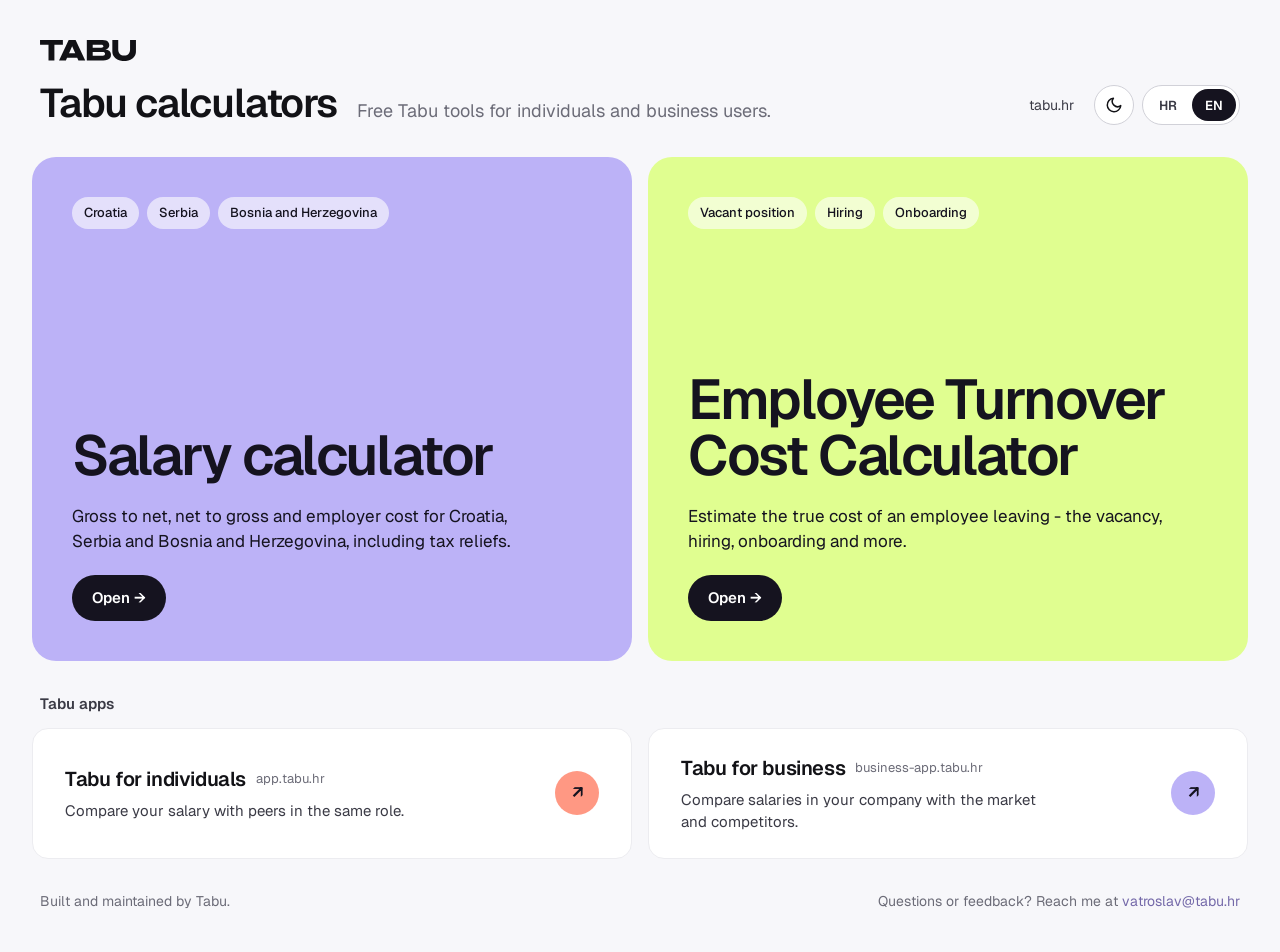
==== commit 1368d38d: "Credit Tabu in the footer Co-Authored-By: Claude Fable 5.1 <noreply@anthropic.com>" ====
--- a/index.html
+++ b/index.html
@@ -32,8 +32,6 @@
   .home-header__title h1{font-size:clamp(28px,4vw,40px);line-height:1.1;font-weight:600;letter-spacing:-.03em;text-wrap:balance}
   .home-header__title p{font-size:clamp(15px,1.6vw,18px);line-height:1.5;color:var(--text-muted)}
   .home-header__right{display:flex;align-items:center;gap:20px}
-  .home-header__right .site-link{font-size:14px;color:var(--text-secondary);text-decoration:none}
-  .home-header__right .site-link:hover{color:var(--text)}
   .home-header__right .lang-toggle{margin-left:-12px}
 
   .tools{display:grid;grid-template-columns:repeat(auto-fit,minmax(min(100%,440px),1fr));gap:16px}
@@ -153,11 +151,12 @@
   </section>
 
   <footer class="site-footer">
-    <span data-i18n="footer_author">Izradio Vatroslav Mileusnić, suosnivač Tabua.</span>
+    <span data-i18n="footer_author">Izradio i održava Tabu.</span>
     <span><span data-i18n="footer_contact">Pitanja ili povratne informacije? Piši mi na</span> <a href="mailto:vatroslav@tabu.hr">vatroslav@tabu.hr</a></span>
   </footer>
 </div>
 
+<script src="/assets/lang.js"></script>
 <script src="/assets/theme.js"></script>
 <script>
 const I18N = {
@@ -177,7 +176,7 @@
     app_private_desc: 'Usporedi svoju plaću s kolegama na istoj poziciji.',
     app_business_title: 'Tabu za poslovne korisnike',
     app_business_desc: 'Usporedi plaće u svojoj tvrtki s tržištem i konkurencijom.',
-    footer_author: 'Izradio Vatroslav Mileusnić, suosnivač Tabua.',
+    footer_author: 'Izradio i održava Tabu.',
     footer_contact: 'Pitanja ili povratne informacije? Piši mi na',
   },
   en: {
@@ -196,19 +195,12 @@
     app_private_desc: 'Compare your salary with peers in the same role.',
     app_business_title: 'Tabu for business',
     app_business_desc: 'Compare salaries in your company with the market and competitors.',
-    footer_author: 'Built by Vatroslav Mileusnić, Co-Founder of Tabu.',
+    footer_author: 'Built and maintained by Tabu.',
     footer_contact: 'Questions or feedback? Reach me at',
   },
 };
 
-// Language: ?lang=hr|en, else browser language (Croatian, Serbian, Bosnian -> HR; Montenegro and anything else -> EN)
-function initialLang(){
-  const p = new URLSearchParams(location.search).get('lang');
-  if(p==='hr' || p==='en') return p;
-  const parts = (navigator.language||'').toLowerCase().split('-');
-  return ['hr','sr','bs','sh'].includes(parts[0]) && !parts.includes('me') ? 'hr' : 'en';
-}
-let lang = initialLang();
+let lang = window.tabuLang.initial();
 
 function applyLang(){
   const t = I18N[lang];
@@ -228,6 +220,7 @@
 document.querySelectorAll('.lang-toggle button').forEach(b => {
   b.addEventListener('click', () => {
     lang = b.dataset.lang;
+    window.tabuLang.save(lang);
     const u = new URL(location.href); u.searchParams.set('lang', lang);
     history.replaceState(null, '', u);
     applyLang();
--- a/assets/tabu.css
+++ b/assets/tabu.css
@@ -71,6 +71,9 @@
 .logo svg{width:96px;height:auto;display:block}
 .back{font-size:14px;color:var(--text-secondary);text-decoration:none}
 .back:hover{color:var(--text)}
+.site-link{font-size:14px;color:var(--text-secondary);text-decoration:none}
+.site-link:hover{color:var(--text)}
+.site-header__right .site-link{margin-right:8px}
 @media (max-width:600px){.logo svg{width:80px}}
 
 .theme-toggle{
@@ -89,6 +92,14 @@
   font-size:13px;font-weight:600;background:transparent;color:var(--text-secondary);
 }
 .lang-toggle button[aria-pressed="true"]{background:var(--inv-bg);color:var(--inv-fg)}
+
+/* Call-to-action link */
+.cta{
+  display:flex;align-items:center;justify-content:space-between;gap:12px;min-height:44px;
+  padding:16px 18px;border-radius:12px;background:var(--inv-bg);color:var(--inv-fg);
+  text-decoration:none;font-size:15px;font-weight:600;line-height:1.35;transition:opacity .15s;
+}
+.cta:hover{opacity:.9}
 
 /* Title block */
 .intro{display:flex;flex-direction:column;gap:8px;max-width:820px}
@@ -168,7 +179,7 @@
 .seg button[aria-pressed="true"]{background:var(--primary);color:var(--ink);font-weight:600}
 .seg-scroll{overflow-x:auto;margin:0 -16px;padding:0 16px;scrollbar-width:none}
 .seg-scroll::-webkit-scrollbar{display:none}
-.seg-scroll .seg{width:max-content}
+.seg-scroll .seg{width:max-content;max-width:none}
 
 /* Buttons */
 .btn{
@@ -240,10 +251,12 @@
   background:var(--primary);color:var(--ink);border-radius:20px;padding:14px 14px 14px 18px;
   align-items:center;justify-content:space-between;gap:12px;box-shadow:0 10px 30px rgba(21,19,31,.18);
 }
+.mobile-bar.is-hidden{display:none}
 .mobile-bar__text{display:flex;flex-direction:column;gap:2px;min-width:0}
 .mobile-bar__label{font-size:13px;font-weight:500}
 .mobile-bar__value{font-size:26px;line-height:1;font-weight:600;letter-spacing:-.03em;font-variant-numeric:tabular-nums}
 .mobile-bar__sub{font-size:12px;font-variant-numeric:tabular-nums}
+.mobile-bar__sub span:last-child{white-space:nowrap}
 .mobile-bar a{
   flex:none;min-height:44px;display:flex;align-items:center;padding:0 16px;border-radius:999px;
   background:var(--ink);color:#fff;font-size:14px;font-weight:600;text-decoration:none;
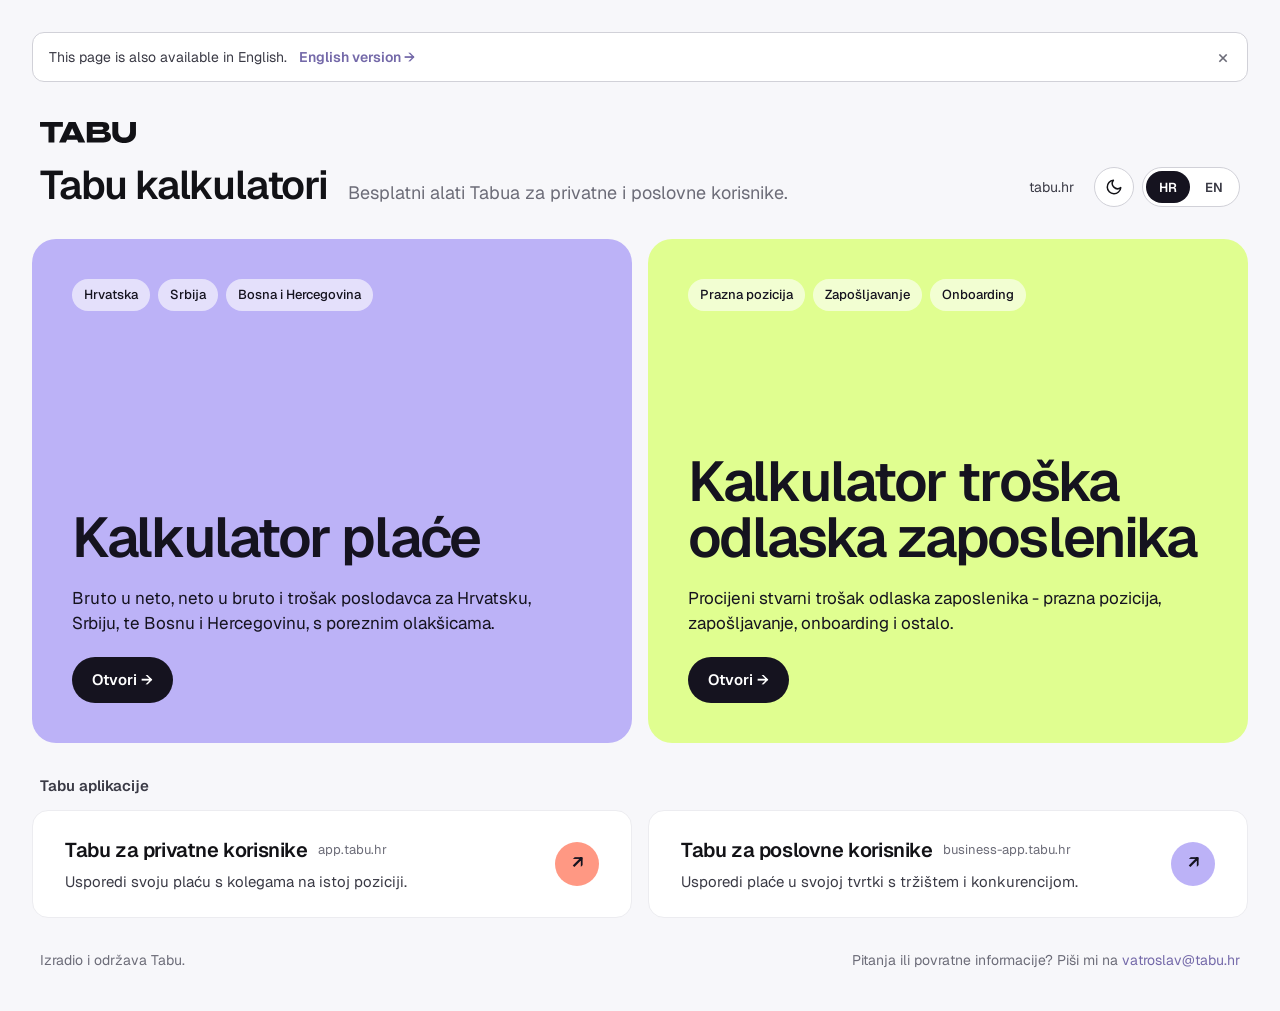
==== commit 48533425: "Separate Croatian and English URLs, sitemap, robots.txt, local favicon Each page now exists at its o" ====
--- a/index.html
+++ b/index.html
@@ -6,14 +6,20 @@
 <title>Tabu kalkulatori</title>
 <meta name="description" content="Besplatni alati Tabua za privatne i poslovne korisnike: kalkulator plaće bruto-neto i kalkulator troška odlaska zaposlenika.">
 <link rel="canonical" href="https://kalkulator.tabu.hr/">
+<link rel="alternate" hreflang="hr" href="https://kalkulator.tabu.hr/">
+<link rel="alternate" hreflang="sr" href="https://kalkulator.tabu.hr/">
+<link rel="alternate" hreflang="bs" href="https://kalkulator.tabu.hr/">
+<link rel="alternate" hreflang="en" href="https://kalkulator.tabu.hr/en/">
+<link rel="alternate" hreflang="sr-ME" href="https://kalkulator.tabu.hr/en/">
+<link rel="alternate" hreflang="x-default" href="https://kalkulator.tabu.hr/en/">
 <meta property="og:type" content="website">
 <meta property="og:site_name" content="Tabu">
 <meta property="og:url" content="https://kalkulator.tabu.hr/">
 <meta property="og:title" content="Tabu kalkulatori">
 <meta property="og:description" content="Besplatni alati Tabua za privatne i poslovne korisnike.">
 <meta name="twitter:card" content="summary">
-<link rel="icon" type="image/png" href="https://cdn.prod.website-files.com/6596bfc5feee70a92dbebd66/65b93e90533795492dddde50_Tabu%20Favicon%20(1).png">
-<link rel="apple-touch-icon" href="https://cdn.prod.website-files.com/6596bfc5feee70a92dbebd66/65b93e972f8a8eb254344232_Tabu%20Favicon.png">
+<link rel="icon" type="image/png" href="/assets/favicon.png">
+<link rel="apple-touch-icon" href="/assets/apple-touch-icon.png">
 <script>(function(){var t;try{t=localStorage.getItem('tabu-theme')}catch(e){}if(t!=='light'&&t!=='dark')t=matchMedia('(prefers-color-scheme: dark)').matches?'dark':'light';document.documentElement.dataset.theme=t})()</script>
 <script async src="https://plausible.io/js/pa-XqHFUt1YAuA5CX0Bw_nm7.js"></script>
 <script>
@@ -108,7 +114,7 @@
   </header>
 
   <main class="tools">
-    <a class="tool tool--placa" data-href="/placa/" href="/placa/">
+    <a class="tool tool--placa" href="/placa/">
       <div class="tool__tags">
         <span data-i18n="placa_tag1">Hrvatska</span>
         <span data-i18n="placa_tag2">Srbija</span>
@@ -118,7 +124,7 @@
       <p data-i18n="placa_desc">Bruto u neto, neto u bruto i trošak poslodavca za Hrvatsku, Srbiju, te Bosnu i Hercegovinu, s poreznim olakšicama.</p>
       <span class="go" data-i18n="open">Otvori →</span>
     </a>
-    <a class="tool tool--turnover" data-href="/turnover/" href="/turnover/">
+    <a class="tool tool--turnover" href="/turnover/">
       <div class="tool__tags">
         <span data-i18n="turnover_tag1">Prazna pozicija</span>
         <span data-i18n="turnover_tag2">Zapošljavanje</span>
@@ -200,33 +206,18 @@
   },
 };
 
-let lang = window.tabuLang.initial();
+const lang = window.tabuLang.initial();
 
 function applyLang(){
   const t = I18N[lang];
   document.documentElement.lang = lang;
   document.title = t.doc_title;
   document.querySelectorAll('[data-i18n]').forEach(el => { el.textContent = t[el.dataset.i18n]; });
-  // Links keep the chosen language only when it was picked explicitly
-  const explicit = new URLSearchParams(location.search).get('lang');
-  document.querySelectorAll('.tool').forEach(a => {
-    a.href = a.dataset.href + (explicit ? '?lang=' + explicit : '');
-  });
   document.getElementById('lang-en').setAttribute('aria-pressed', String(lang==='en'));
   document.getElementById('lang-hr').setAttribute('aria-pressed', String(lang==='hr'));
   window.tabuTheme.apply();
 }
 
-document.querySelectorAll('.lang-toggle button').forEach(b => {
-  b.addEventListener('click', () => {
-    lang = b.dataset.lang;
-    window.tabuLang.save(lang);
-    const u = new URL(location.href); u.searchParams.set('lang', lang);
-    history.replaceState(null, '', u);
-    applyLang();
-  });
-});
-
 applyLang();
 </script>
 </body>
--- a/assets/tabu.css
+++ b/assets/tabu.css
@@ -93,6 +93,13 @@
 }
 .lang-toggle button[aria-pressed="true"]{background:var(--inv-bg);color:var(--inv-fg)}
 
+/* Offer of the other language version (assets/lang.js) */
+.lang-offer{display:flex;align-items:center;flex-wrap:wrap;gap:4px 12px;padding:8px 8px 8px 16px;border:1px solid var(--border);border-radius:12px;background:var(--bg-elevated);font-size:14px;color:var(--text-secondary)}
+.lang-offer a{font-weight:600;text-decoration:none}
+.lang-offer a:hover{text-decoration:underline}
+.lang-offer__close{margin-left:auto;width:32px;height:32px;border:0;border-radius:999px;background:transparent;font-size:20px;line-height:1;color:var(--text-muted)}
+.lang-offer__close:hover{background:var(--bg-subtle);color:var(--text)}
+
 /* Call-to-action link */
 .cta{
   display:flex;align-items:center;justify-content:space-between;gap:12px;min-height:44px;
